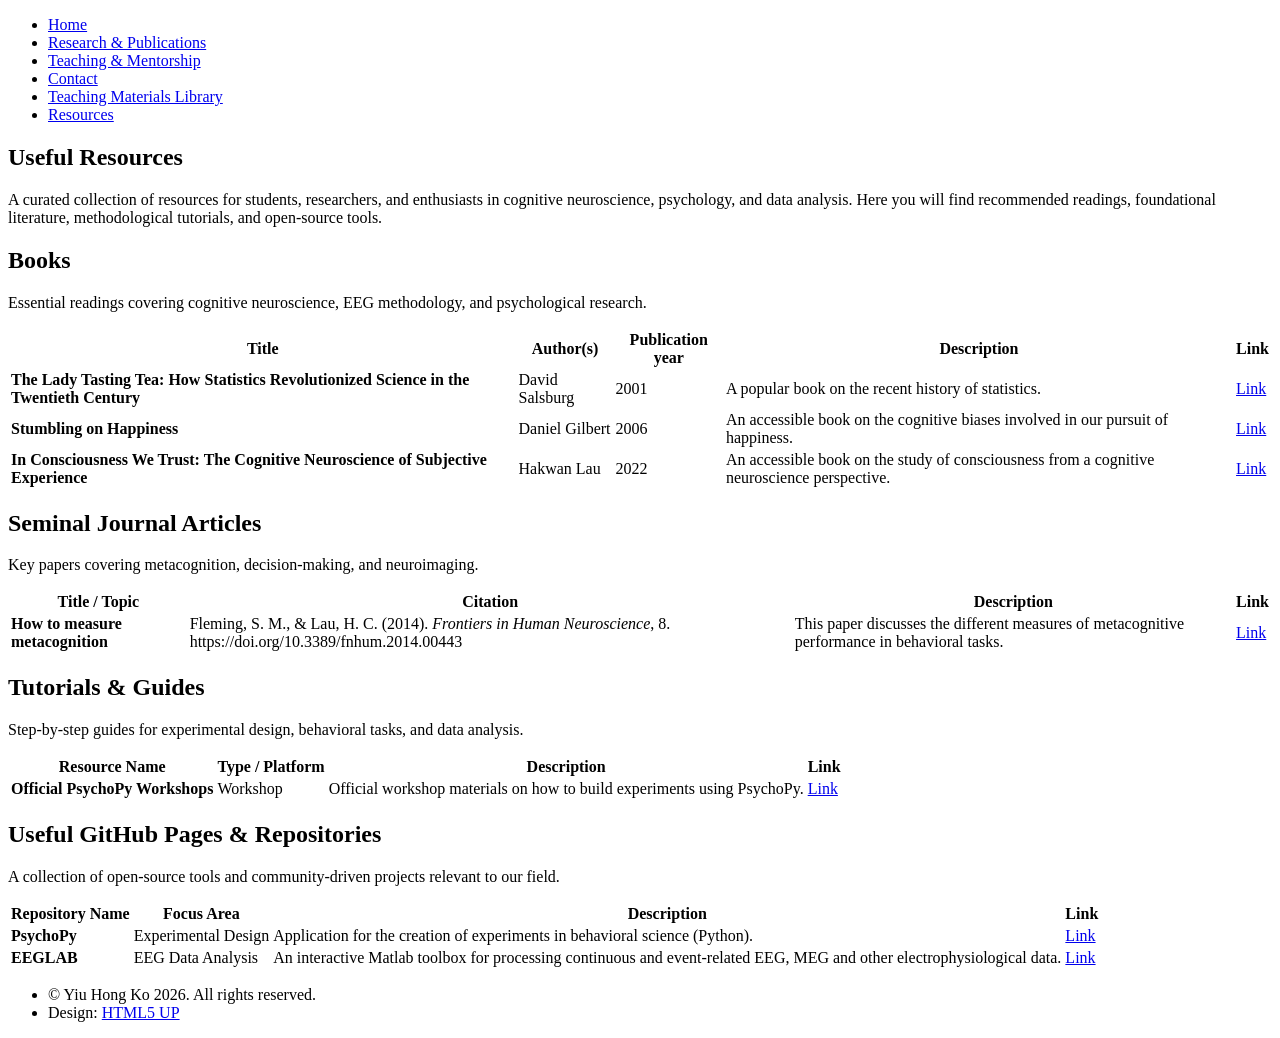
==== resources_page.html @ 52b81e35 "Remove unused template demos and add search metadata. Drop Hyperspace demo pages and unreferenced st" ====
<!DOCTYPE HTML>
<!--
	Hyperspace by HTML5 UP
	html5up.net | @ajlkn
	Free for personal and commercial use under the CCA 3.0 license (html5up.net/license)
-->
<html>
	<head>
		<title>Useful Resources | Yiu Hong Ko, Ph.D., RSW</title>
		<meta charset="utf-8" />
		<meta name="viewport" content="width=device-width, initial-scale=1" />
		<meta name="description" content="A curated collection of resources for students, researchers, and enthusiasts in cognitive neuroscience, psychology, and data analysis." />
		<link rel="canonical" href="https://yiuhong.github.io/resources_page.html" />
		<link rel="icon" href="favicon.svg" type="image/svg+xml" />
		<meta property="og:title" content="Useful Resources | Yiu Hong Ko, Ph.D., RSW" />
		<meta property="og:description" content="A curated collection of resources for students, researchers, and enthusiasts in cognitive neuroscience, psychology, and data analysis." />
		<meta property="og:type" content="website" />
		<meta property="og:url" content="https://yiuhong.github.io/resources_page.html" />
		<meta name="twitter:card" content="summary" />
		<meta name="twitter:title" content="Useful Resources | Yiu Hong Ko, Ph.D., RSW" />
		<meta name="twitter:description" content="A curated collection of resources for students, researchers, and enthusiasts in cognitive neuroscience, psychology, and data analysis." />
		<link rel="stylesheet" href="assets/css/main.css" />
		<noscript><link rel="stylesheet" href="assets/css/noscript.css" /></noscript>
	</head>
	<body class="is-preload">

		<!-- Sidebar -->
			<section id="sidebar">
			    <div class="inner">
			        <nav>
			            <ul>
			                <li><a href="index.html#intro">Home</a></li>
			                <li><a href="index.html#one">Research & Publications</a></li>
			                <li><a href="index.html#two">Teaching & Mentorship</a></li>
			                <li><a href="index.html#three">Contact</a></li>
							<li><a href="https://yiuhong.github.io/demo-library/" target="_self">Teaching Materials Library</a></li>
                            <li><a href="#intro" class="active">Resources</a></li>
			            </ul>
			        </nav>
			    </div>
			</section>

		<!-- Wrapper -->
			<div id="wrapper">

				<!-- Intro -->
					<section id="intro" class="wrapper style1 fade-up">
					    <div class="inner">
					        <h1>Useful Resources</h1>
					        <p>A curated collection of resources for students, researchers, and enthusiasts in cognitive neuroscience, psychology, and data analysis. Here you will find recommended readings, foundational literature, methodological tutorials, and open-source tools.</p>
					    </div>
					</section>

				<!-- Books Section -->
					<section id="books" class="wrapper style2 fade-up">
					    <div class="inner">
					        <h2>Books</h2>
					        <p>Essential readings covering cognitive neuroscience, EEG methodology, and psychological research.</p>
					        <div class="table-wrapper">
					            <table class="alt">
					                <thead>
					                    <tr>
					                        <th>Title</th>
					                        <th>Author(s)</th>
											<th>Publication year</th>
					                        <th>Description</th>
					                        <th>Link</th>
					                    </tr>
					                </thead>
					                <tbody>
					                    <tr>
					                        <td><strong>The Lady Tasting Tea: How Statistics Revolutionized Science in the Twentieth Century</strong></td>
					                        <td>David Salsburg</td>
											<td>2001</td>
					                        <td>A popular book on the recent history of statistics.</td>
					                        <td><a href="https://books.google.com.hk/books/about/The_Lady_Tasting_Tea.html?id=i6caLgqCyYEC&redir_esc=y" class="button small" target="_blank">Link</a></td>
					                    </tr>
										<tr>
					                        <td><strong>Stumbling on Happiness</strong></td>
					                        <td>Daniel Gilbert</td>
											<td>2006</td>
					                        <td>An accessible book on the cognitive biases involved in our pursuit of happiness.</td>
					                        <td><a href="https://books.google.com.hk/books/about/Stumbling_on_Happiness.html?id=38Ot0-wDKkMC&redir_esc=y" class="button small" target="_blank">Link</a></td>
					                    </tr>
										<tr>
					                        <td><strong>In Consciousness We Trust: The Cognitive Neuroscience of Subjective Experience</strong></td>
					                        <td>Hakwan Lau</td>
											<td>2022</td>
					                        <td>An accessible book on the study of consciousness from a cognitive neuroscience perspective.</td>
					                        <td><a href="https://www.google.com.hk/books/edition/In_Consciousness_We_Trust/Uhz8zgEACAAJ?hl=en" class="button small" target="_blank">Link</a></td>
					                    </tr>
					                </tbody>
					            </table>
					        </div>
					    </div>
					</section>

				<!-- Journal Articles Section -->
					<section id="articles" class="wrapper style3 fade-up">
					    <div class="inner">
					        <h2>Seminal Journal Articles</h2>
					        <p>Key papers covering metacognition, decision-making, and neuroimaging.</p>
					        <div class="table-wrapper">
					            <table class="alt">
					                <thead>
					                    <tr>
					                        <th>Title / Topic</th>
					                        <th>Citation</th>
					                        <th>Description</th>
					                        <th>Link</th>
					                    </tr>
					                </thead>
					                <tbody>
					                    <tr>
					                        <td><strong>How to measure metacognition</strong></td>
					                        <td>Fleming, S. M., & Lau, H. C. (2014). <em>Frontiers in Human Neuroscience</em>, 8. https://doi.org/10.3389/fnhum.2014.00443</td>
					                        <td>This paper discusses the different measures of metacognitive performance in behavioral tasks.</td>
					                        <td><a href="https://www.frontiersin.org/journals/human-neuroscience/articles/10.3389/fnhum.2014.00443/full" class="button small" target="_blank">Link</a></td>
					                    </tr>
					                </tbody>
					            </table>
					        </div>
					    </div>
					</section>

				<!-- Tutorials Section -->
					<section id="tutorials" class="wrapper style1 fade-up">
					    <div class="inner">
					        <h2>Tutorials & Guides</h2>
					        <p>Step-by-step guides for experimental design, behavioral tasks, and data analysis.</p>
					        <div class="table-wrapper">
					            <table class="alt">
					                <thead>
					                    <tr>
					                        <th>Resource Name</th>
					                        <th>Type / Platform</th>
					                        <th>Description</th>
					                        <th>Link</th>
					                    </tr>
					                </thead>
					                <tbody>
					                    <tr>
					                        <td><strong>Official PsychoPy Workshops</strong></td>
					                        <td>Workshop</td>
					                        <td>Official workshop materials on how to build experiments using PsychoPy.</td>
					                        <td><a href="https://workshops.psychopy.org/" class="button small" target="_blank">Link</a></td>
					                    </tr>
					                </tbody>
					            </table>
					        </div>
					    </div>
					</section>

				<!-- GitHub Section -->
					<section id="github" class="wrapper style2 fade-up">
					    <div class="inner">
					        <h2>Useful GitHub Pages & Repositories</h2>
					        <p>A collection of open-source tools and community-driven projects relevant to our field.</p>
					        <div class="table-wrapper">
					            <table class="alt">
					                <thead>
					                    <tr>
					                        <th>Repository Name</th>
					                        <th>Focus Area</th>
					                        <th>Description</th>
					                        <th>Link</th>
					                    </tr>
					                </thead>
					                <tbody>
					                    <tr>
					                        <td><strong>PsychoPy</strong></td>
					                        <td>Experimental Design</td>
					                        <td>Application for the creation of experiments in behavioral science (Python).</td>
					                        <td><a href="https://github.com/psychopy/psychopy" target="_blank" class="button small">Link</a></td>
					                    </tr>
					                    <tr>
					                        <td><strong>EEGLAB</strong></td>
					                        <td>EEG Data Analysis</td>
					                        <td>An interactive Matlab toolbox for processing continuous and event-related EEG, MEG and other electrophysiological data.</td>
					                        <td><a href="https://github.com/sccn/eeglab" target="_blank" class="button small">Link</a></td>
					                    </tr>
					                </tbody>
					            </table>
					        </div>
					    </div>
					</section>

			</div>

		<!-- Footer -->
			<footer id="footer" class="wrapper style1-alt">
				<div class="inner">
					<ul class="menu">
						<li>&copy; Yiu Hong Ko 2026. All rights reserved.</li><li>Design: <a href="http://html5up.net">HTML5 UP</a></li>
					</ul>
				</div>
			</footer>

		<!-- Scripts -->
			<script src="assets/js/jquery.min.js"></script>
			<script src="assets/js/jquery.scrollex.min.js"></script>
			<script src="assets/js/jquery.scrolly.min.js"></script>
			<script src="assets/js/browser.min.js"></script>
			<script src="assets/js/breakpoints.min.js"></script>
			<script src="assets/js/util.js"></script>
			<script src="assets/js/main.js"></script>

	</body>
</html>
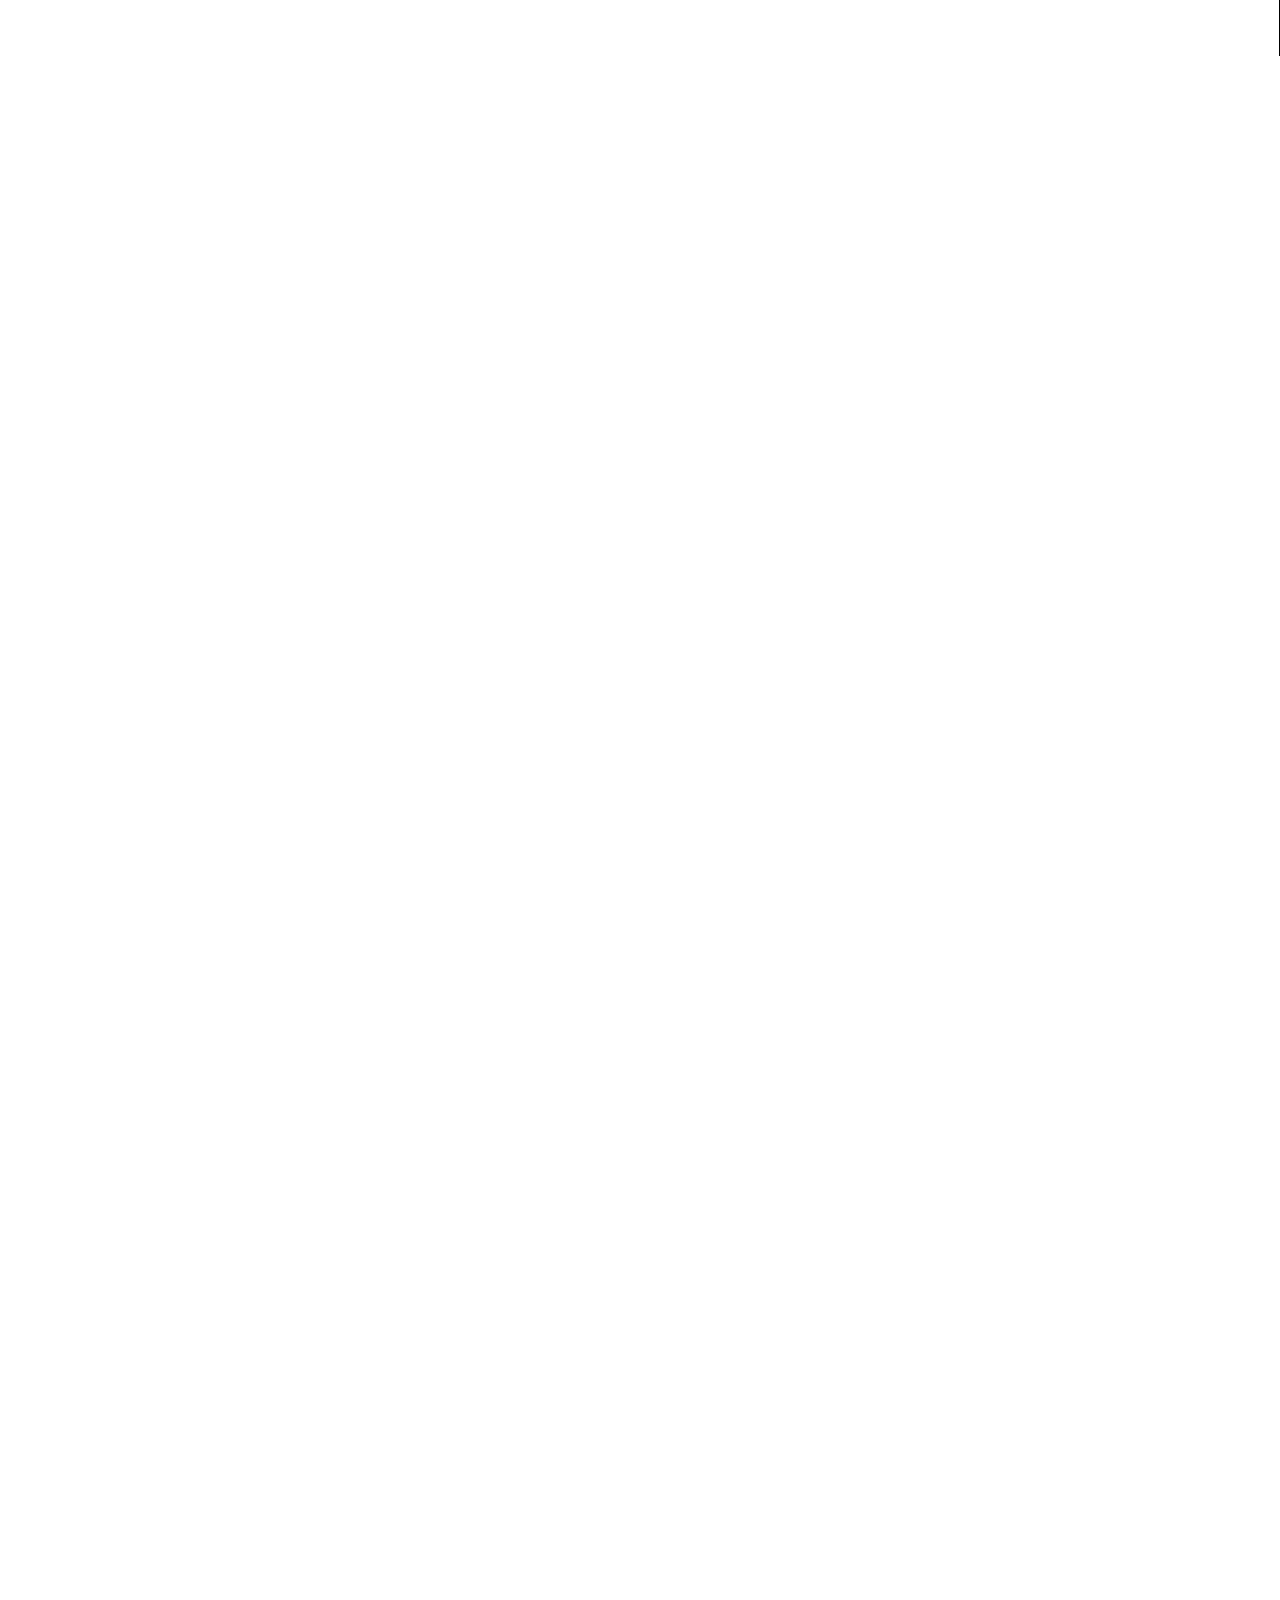
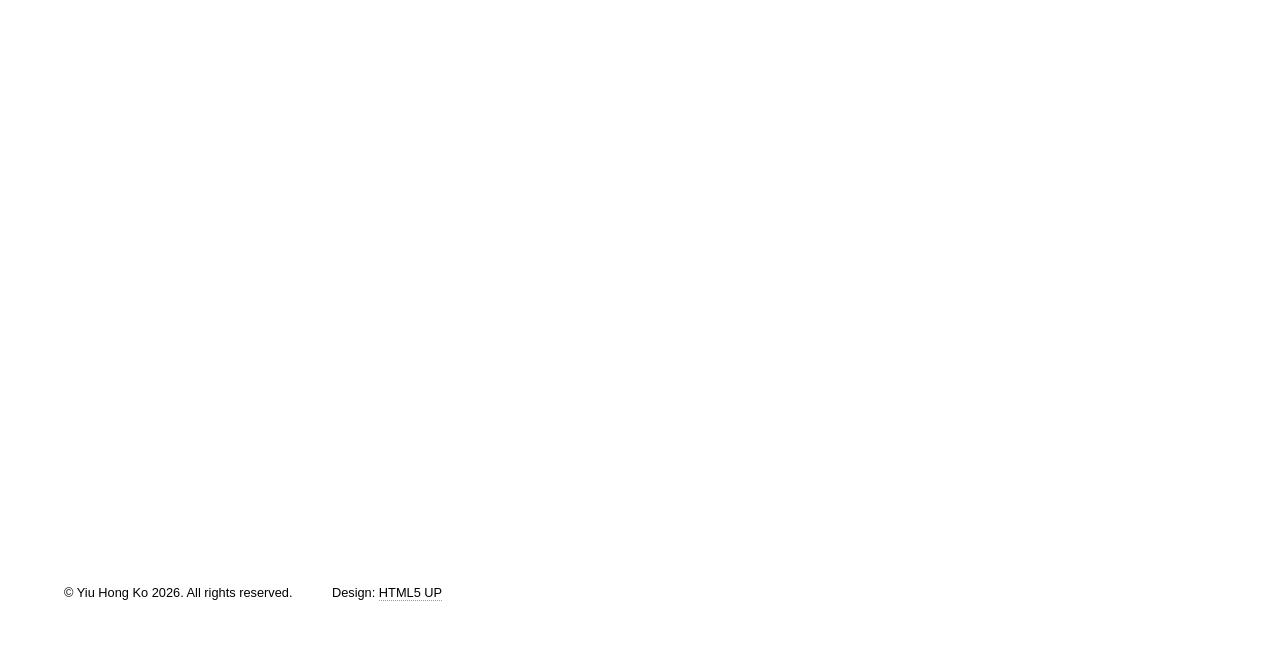
==== commit 5b6a505f: "Add an accessible mobile menu below 736px. The Hyperspace sidebar was hidden on phones with no repla" ====
--- a/resources_page.html
+++ b/resources_page.html
@@ -27,7 +27,11 @@
 		<!-- Sidebar -->
 			<section id="sidebar">
 			    <div class="inner">
-			        <nav>
+			        <button type="button" class="mobile-nav-toggle" aria-expanded="false" aria-controls="site-nav">
+			            <span class="mobile-nav-toggle-label">Menu</span>
+			            <span class="mobile-nav-toggle-icon" aria-hidden="true"><span></span><span></span><span></span></span>
+			        </button>
+			        <nav id="site-nav" aria-label="Primary">
 			            <ul>
 			                <li><a href="index.html#intro">Home</a></li>
 			                <li><a href="index.html#one">Research & Publications</a></li>
--- a/assets/css/noscript.css
+++ b/assets/css/noscript.css
@@ -0,0 +1,101 @@
+/*
+	Hyperspace by HTML5 UP
+	html5up.net | @ajlkn
+	Free for personal and commercial use under the CCA 3.0 license (html5up.net/license)
+*/
+
+/* Spotlights */
+
+	.spotlights > section > .image:before {
+		opacity: 0 !important;
+	}
+
+	.spotlights > section > .content > .inner {
+		-moz-transform: none !important;
+		-webkit-transform: none !important;
+		-ms-transform: none !important;
+		transform: none !important;
+		opacity: 1 !important;
+	}
+
+/* Wrapper */
+
+	.wrapper > .inner {
+		opacity: 1 !important;
+		-moz-transform: none !important;
+		-webkit-transform: none !important;
+		-ms-transform: none !important;
+		transform: none !important;
+	}
+
+/* Sidebar */
+
+	#sidebar > .inner {
+		opacity: 1 !important;
+	}
+
+	#sidebar nav > ul > li {
+		-moz-transform: none !important;
+		-webkit-transform: none !important;
+		-ms-transform: none !important;
+		transform: none !important;
+		opacity: 1 !important;
+	}
+
+/* Mobile navigation without JavaScript: show the links in normal flow. */
+
+	@media screen and (max-width: 736px) {
+
+		#sidebar {
+			display: block !important;
+			position: relative !important;
+			height: auto !important;
+			overflow: visible !important;
+			width: 100% !important;
+			padding: 0 !important;
+			text-align: left !important;
+			border-right: 0 !important;
+			border-bottom: 1px solid #000000 !important;
+		}
+
+			#sidebar > .inner {
+				display: block !important;
+				height: auto !important;
+				min-height: 0 !important;
+			}
+
+			#sidebar .mobile-nav-toggle {
+				display: none !important;
+			}
+
+			#sidebar nav {
+				display: block !important;
+				position: static !important;
+				max-height: none !important;
+				overflow: visible !important;
+			}
+
+				#sidebar nav ul {
+					display: block !important;
+					height: auto !important;
+				}
+
+					#sidebar nav ul li {
+						display: block !important;
+						height: auto !important;
+						margin: 0 !important;
+						border-top: 1px solid #000000;
+					}
+
+					#sidebar nav a {
+						height: auto !important;
+						line-height: 1.4 !important;
+						padding: 0.85em 1.25em !important;
+						text-align: left;
+					}
+
+		#sidebar + #wrapper {
+			padding-top: 0 !important;
+		}
+
+	}
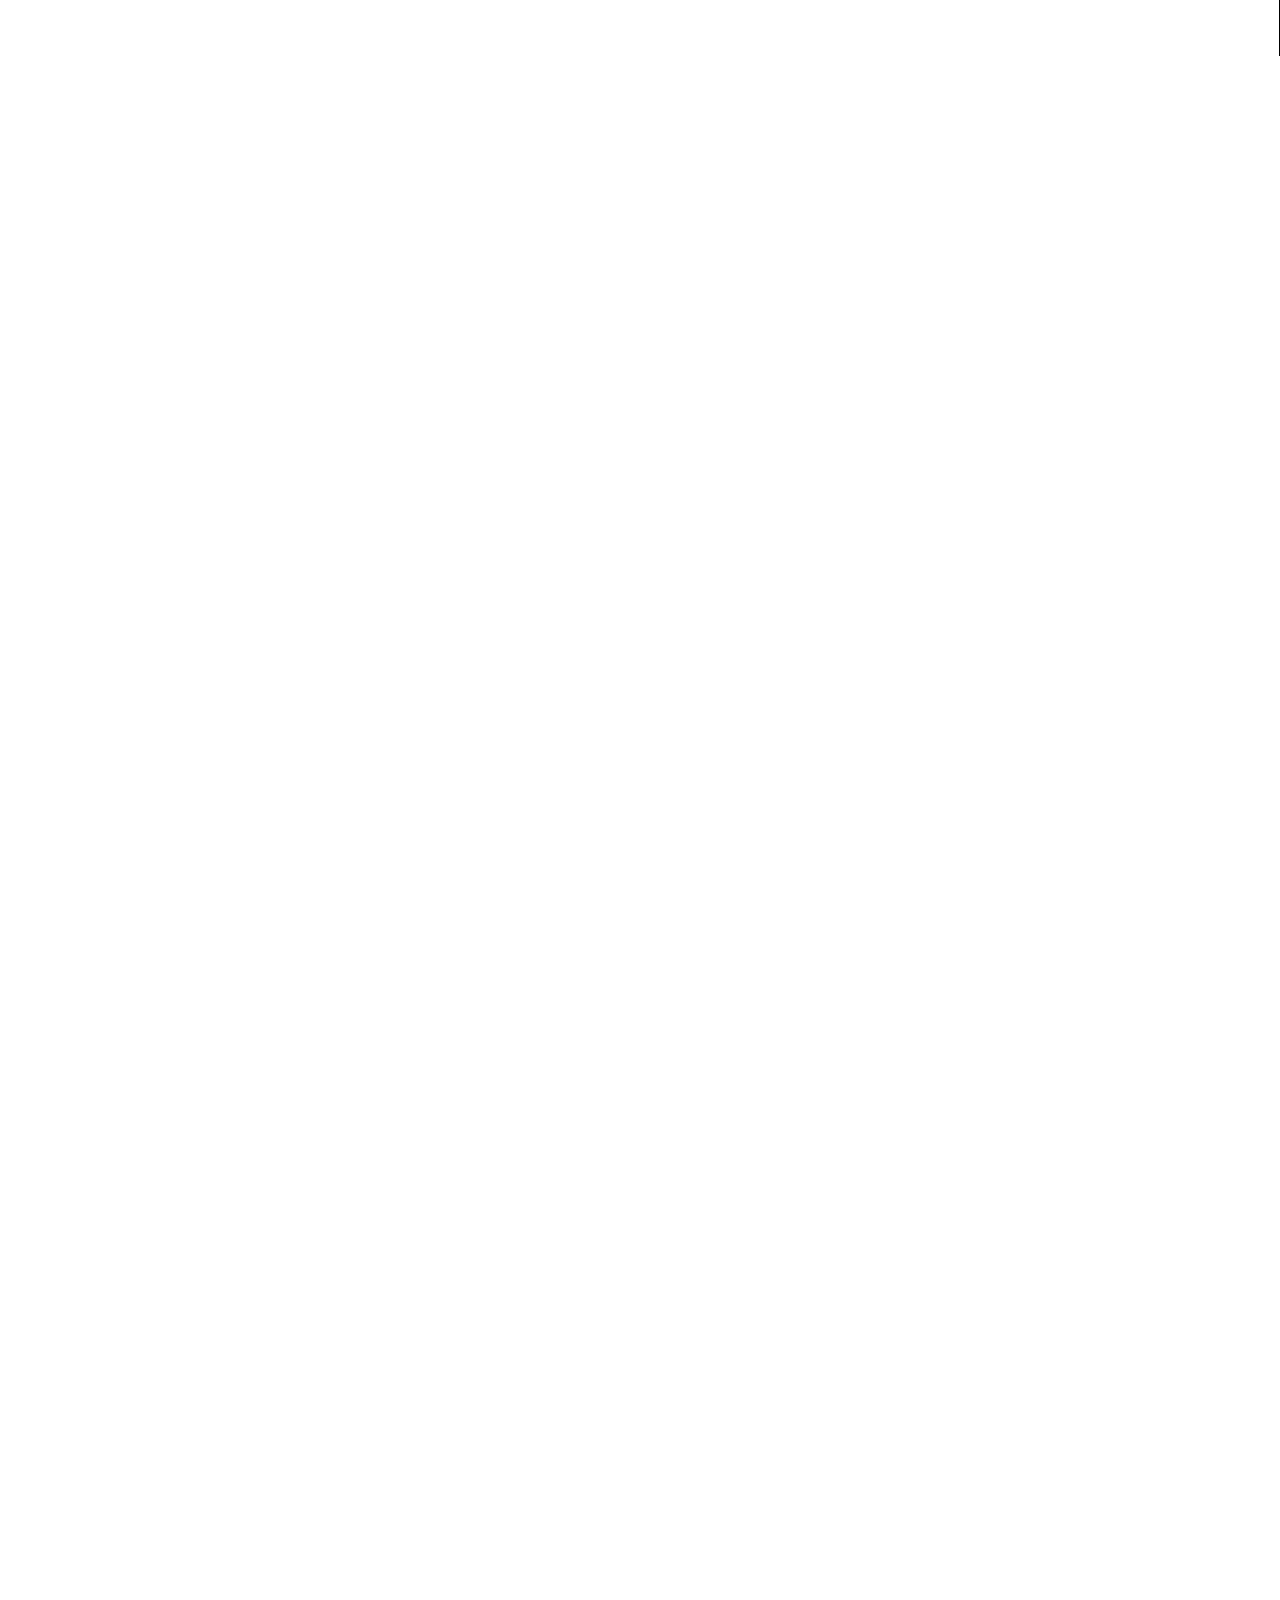
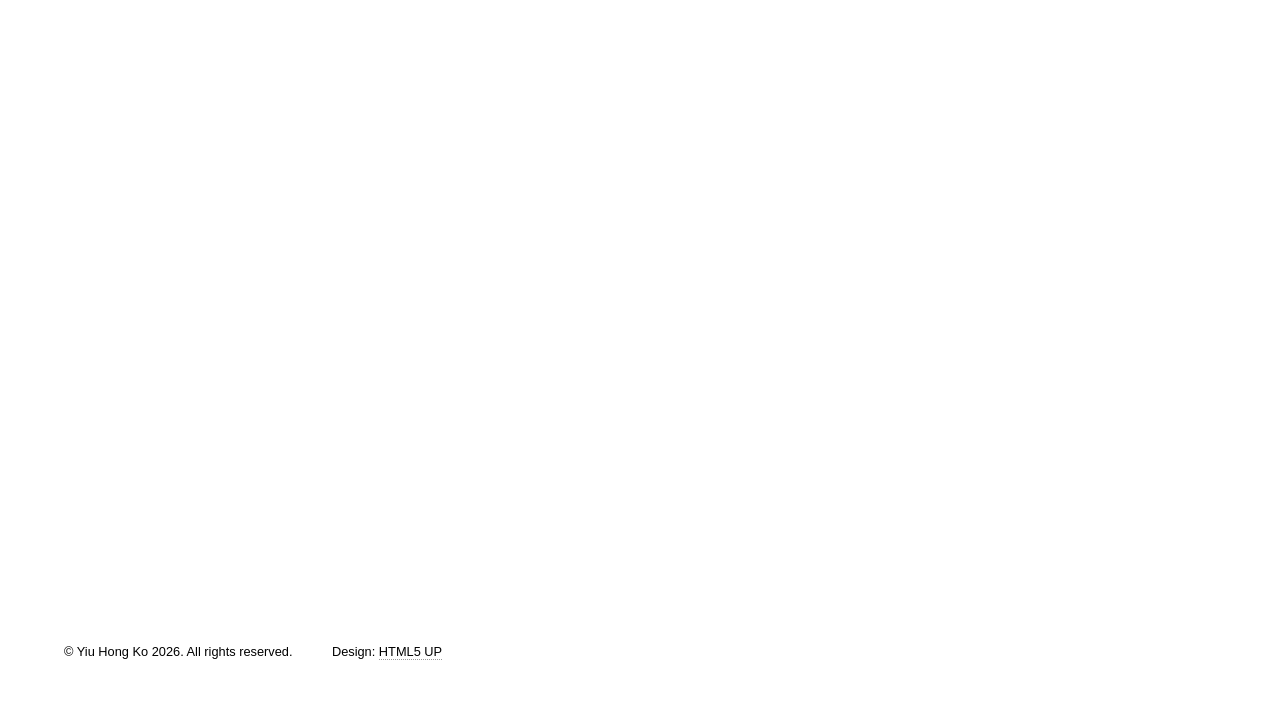
==== commit d600d0e0: "Add Learn Git Branching to Tutorials & Guides Co-authored-by: Yiu Hong Ko <yiuhong@users.noreply.git" ====
--- a/resources_page.html
+++ b/resources_page.html
@@ -149,6 +149,12 @@
 					                        <td>Official workshop materials on how to build experiments using PsychoPy.</td>
 					                        <td><a href="https://workshops.psychopy.org/" class="button small" target="_blank">Link</a></td>
 					                    </tr>
+					                    <tr>
+					                        <td><strong>Learn Git Branching</strong></td>
+					                        <td>Interactive tutorial</td>
+					                        <td>Free interactive visual tutorial for git (commits, branches, merge, rebase).</td>
+					                        <td><a href="https://learngitbranching.js.org/" class="button small" target="_blank">Link</a></td>
+					                    </tr>
 					                </tbody>
 					            </table>
 					        </div>
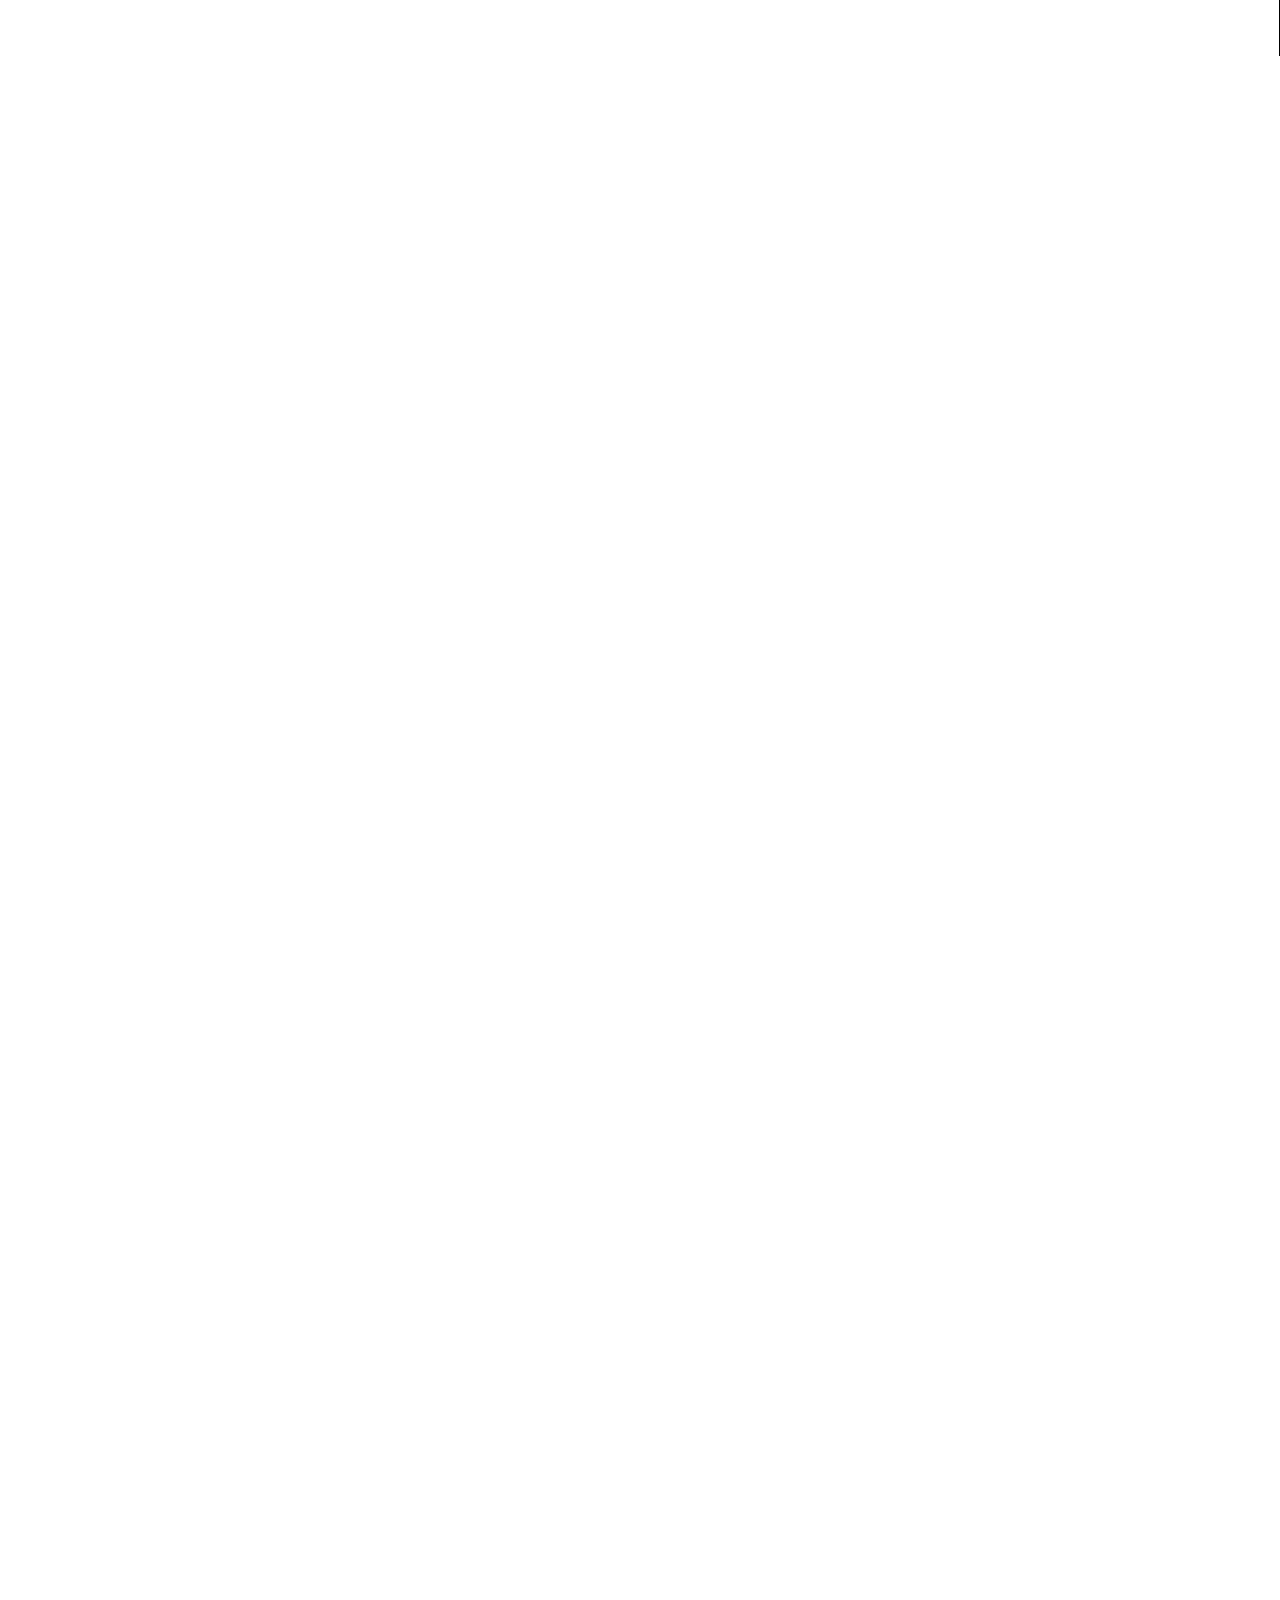
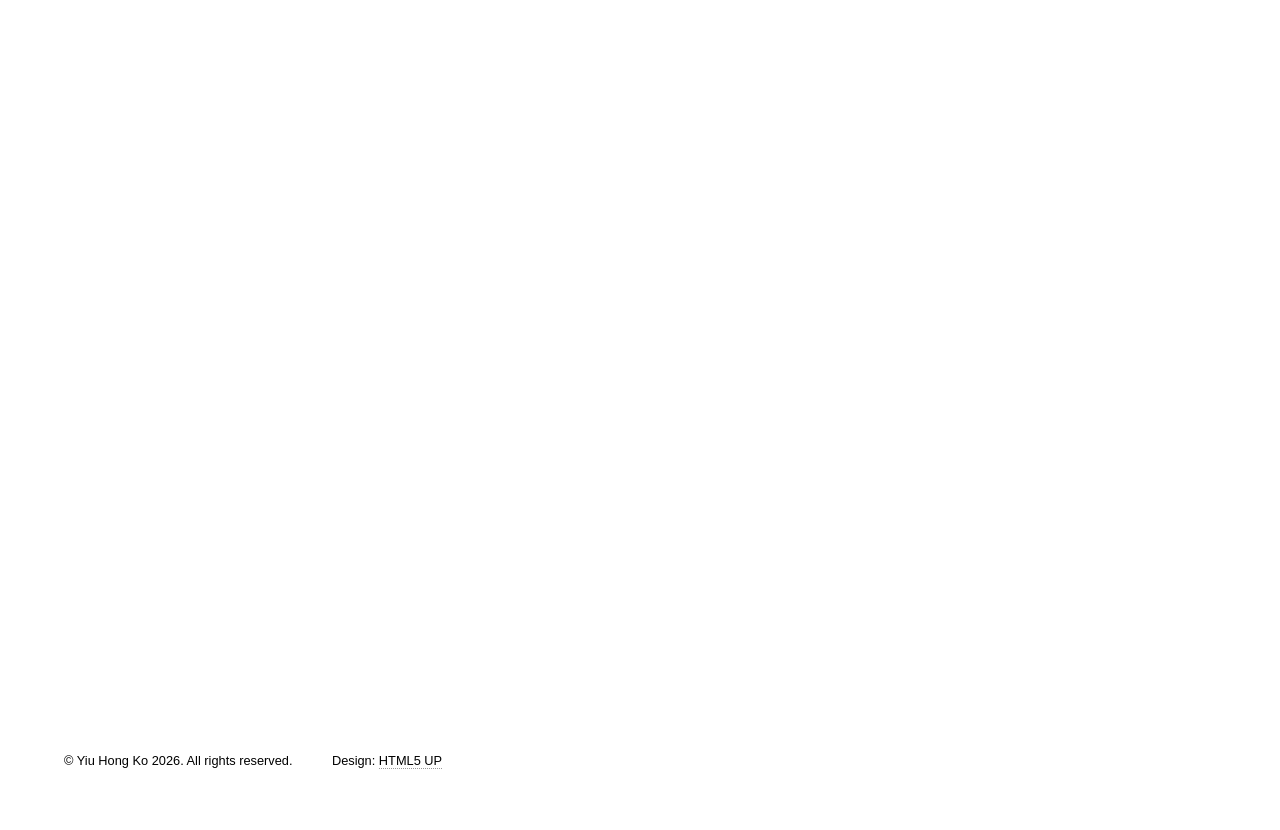
==== commit d233601f: "Add Errors, Blunders, and Lies to the Resources books table Place David Salsburg's 2017 follow-up im" ====
--- a/resources_page.html
+++ b/resources_page.html
@@ -36,8 +36,9 @@
 			                <li><a href="index.html#intro">Home</a></li>
 			                <li><a href="index.html#one">Research & Publications</a></li>
 			                <li><a href="index.html#two">Teaching & Mentorship</a></li>
+			                <li><a href="index.html#projects">My projects</a></li>
 			                <li><a href="index.html#three">Contact</a></li>
-							<li><a href="https://yiuhong.github.io/demo-library/" target="_self">Teaching Materials Library</a></li>
+							<li><a href="https://yiuhong.github.io/demo-library/" target="_self">Project Viz</a></li>
                             <li><a href="#intro" class="active">Resources</a></li>
 			            </ul>
 			        </nav>
@@ -78,6 +79,13 @@
 											<td>2001</td>
 					                        <td>A popular book on the recent history of statistics.</td>
 					                        <td><a href="https://books.google.com.hk/books/about/The_Lady_Tasting_Tea.html?id=i6caLgqCyYEC&redir_esc=y" class="button small" target="_blank">Link</a></td>
+					                    </tr>
+					                    <tr>
+					                        <td><strong>Errors, Blunders, and Lies — How to Tell the Difference</strong></td>
+					                        <td>David Salsburg</td>
+											<td>2017</td>
+					                        <td>A follow-up to The Lady Tasting Tea on how statistical methods help spot errors, blunders, and falsified data.</td>
+					                        <td><a href="https://books.google.com.hk/books/about/Errors_Blunders_and_Lies.html?id=oka6DAEACAAJ&redir_esc=y" class="button small" target="_blank">Link</a></td>
 					                    </tr>
 										<tr>
 					                        <td><strong>Stumbling on Happiness</strong></td>
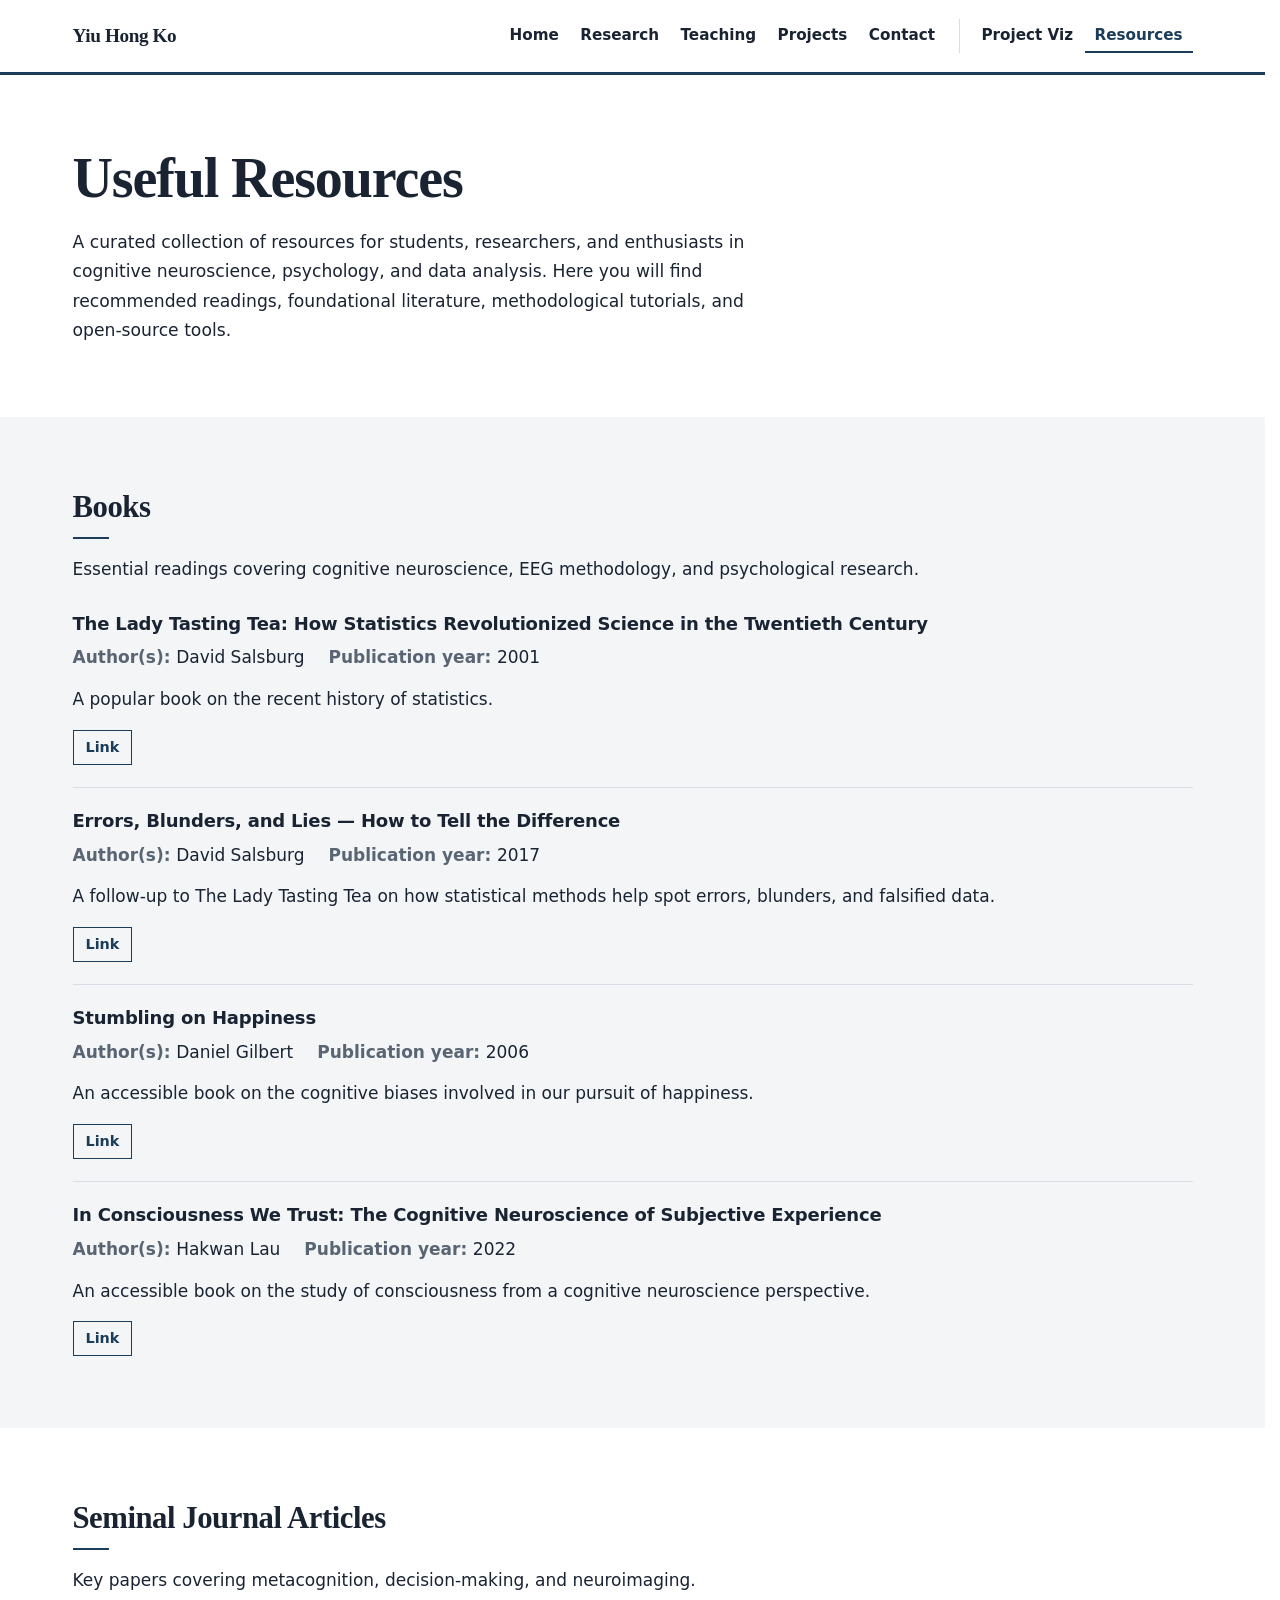
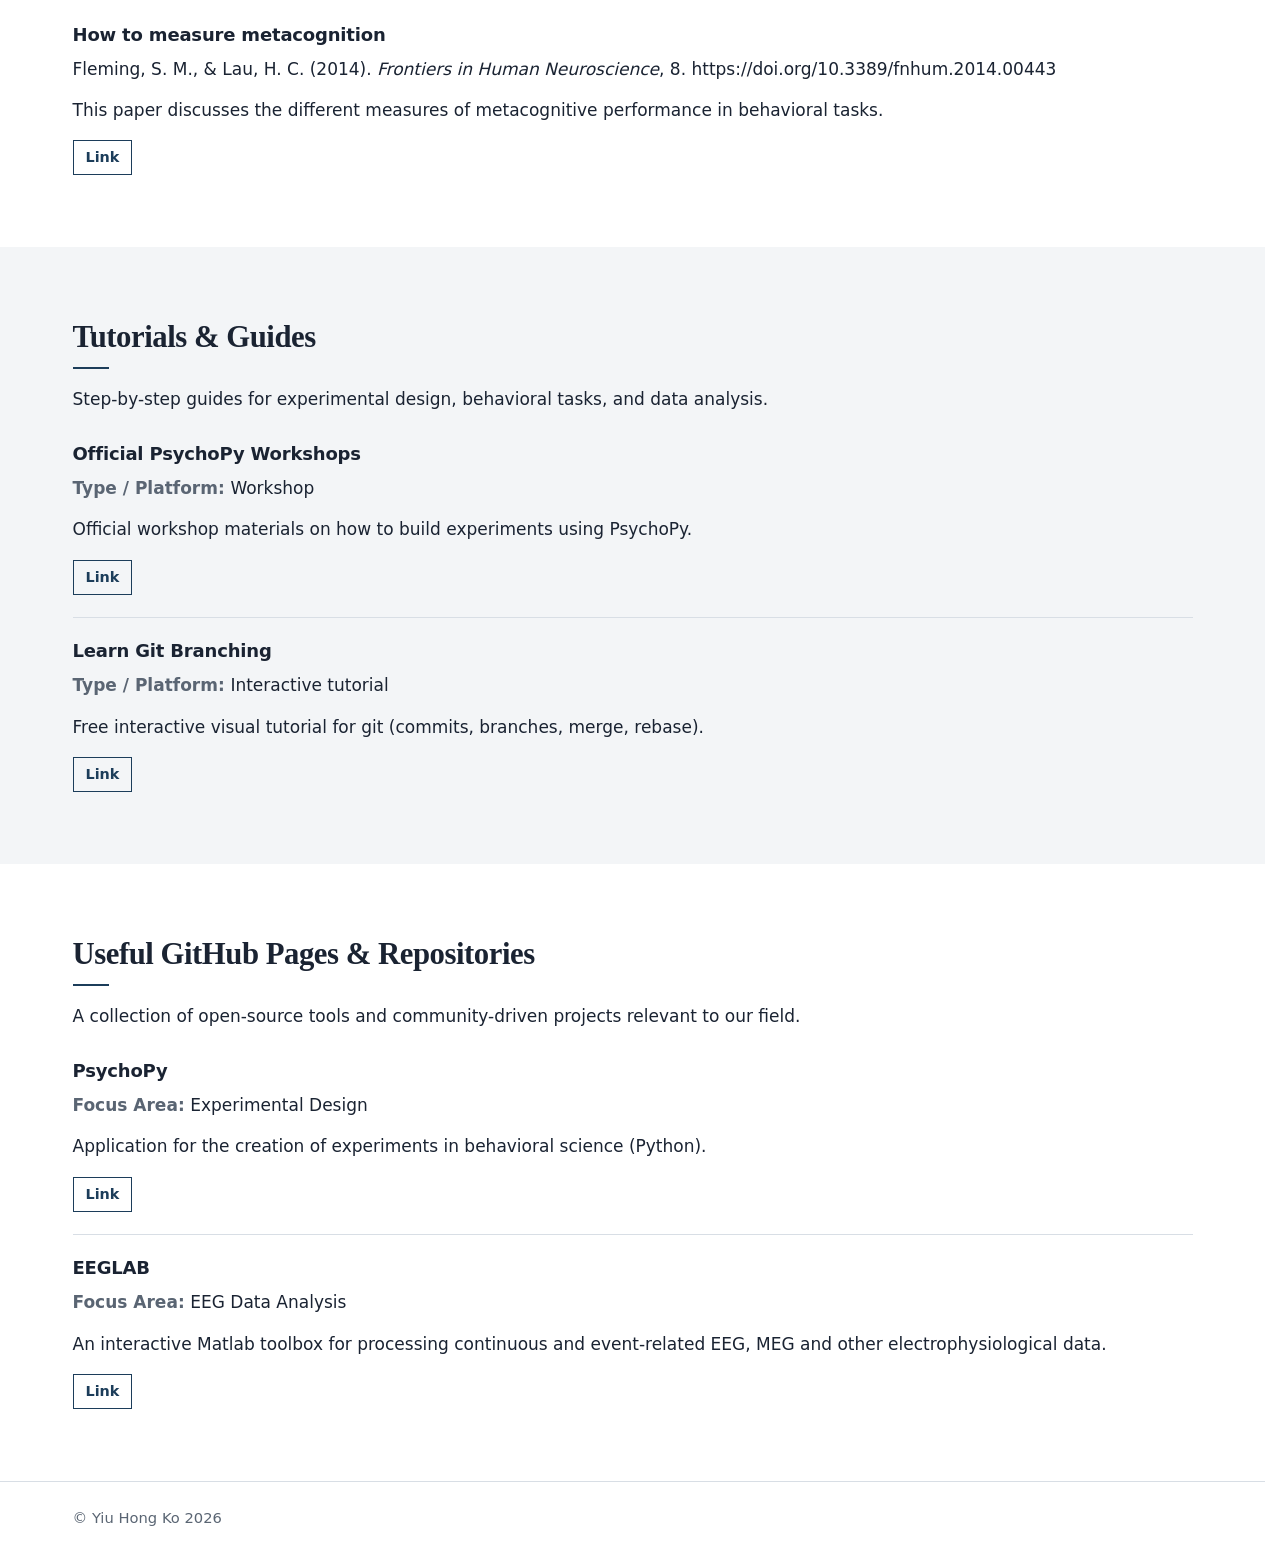
==== commit cae9ecbc: "Restyle Resources to the academic homepage layout Move the Resources page onto the shared academic c" ====
--- a/resources_page.html
+++ b/resources_page.html
@@ -1,227 +1,24 @@
-<!DOCTYPE HTML>
-<!--
-	Hyperspace by HTML5 UP
-	html5up.net | @ajlkn
-	Free for personal and commercial use under the CCA 3.0 license (html5up.net/license)
--->
-<html>
+<!DOCTYPE html>
+<html lang="en">
 	<head>
-		<title>Useful Resources | Yiu Hong Ko, Ph.D., RSW</title>
 		<meta charset="utf-8" />
 		<meta name="viewport" content="width=device-width, initial-scale=1" />
-		<meta name="description" content="A curated collection of resources for students, researchers, and enthusiasts in cognitive neuroscience, psychology, and data analysis." />
-		<link rel="canonical" href="https://yiuhong.github.io/resources_page.html" />
+		<title>Useful Resources | Yiu Hong Ko, Ph.D., RSW</title>
+		<meta name="robots" content="noindex" />
+		<link rel="canonical" href="https://yiuhong.github.io/resources.html" />
+		<meta http-equiv="refresh" content="0; url=resources.html" />
 		<link rel="icon" href="favicon.svg" type="image/svg+xml" />
-		<meta property="og:title" content="Useful Resources | Yiu Hong Ko, Ph.D., RSW" />
-		<meta property="og:description" content="A curated collection of resources for students, researchers, and enthusiasts in cognitive neuroscience, psychology, and data analysis." />
-		<meta property="og:type" content="website" />
-		<meta property="og:url" content="https://yiuhong.github.io/resources_page.html" />
-		<meta name="twitter:card" content="summary" />
-		<meta name="twitter:title" content="Useful Resources | Yiu Hong Ko, Ph.D., RSW" />
-		<meta name="twitter:description" content="A curated collection of resources for students, researchers, and enthusiasts in cognitive neuroscience, psychology, and data analysis." />
-		<link rel="stylesheet" href="assets/css/main.css" />
-		<noscript><link rel="stylesheet" href="assets/css/noscript.css" /></noscript>
+		<link rel="stylesheet" href="assets/css/academic.css" />
+		<script>
+			location.replace("resources.html" + location.search + location.hash);
+		</script>
 	</head>
-	<body class="is-preload">
-
-		<!-- Sidebar -->
-			<section id="sidebar">
-			    <div class="inner">
-			        <button type="button" class="mobile-nav-toggle" aria-expanded="false" aria-controls="site-nav">
-			            <span class="mobile-nav-toggle-label">Menu</span>
-			            <span class="mobile-nav-toggle-icon" aria-hidden="true"><span></span><span></span><span></span></span>
-			        </button>
-			        <nav id="site-nav" aria-label="Primary">
-			            <ul>
-			                <li><a href="index.html#intro">Home</a></li>
-			                <li><a href="index.html#one">Research & Publications</a></li>
-			                <li><a href="index.html#two">Teaching & Mentorship</a></li>
-			                <li><a href="index.html#projects">My projects</a></li>
-			                <li><a href="index.html#three">Contact</a></li>
-							<li><a href="https://yiuhong.github.io/demo-library/" target="_self">Project Viz</a></li>
-                            <li><a href="#intro" class="active">Resources</a></li>
-			            </ul>
-			        </nav>
-			    </div>
-			</section>
-
-		<!-- Wrapper -->
-			<div id="wrapper">
-
-				<!-- Intro -->
-					<section id="intro" class="wrapper style1 fade-up">
-					    <div class="inner">
-					        <h1>Useful Resources</h1>
-					        <p>A curated collection of resources for students, researchers, and enthusiasts in cognitive neuroscience, psychology, and data analysis. Here you will find recommended readings, foundational literature, methodological tutorials, and open-source tools.</p>
-					    </div>
-					</section>
-
-				<!-- Books Section -->
-					<section id="books" class="wrapper style2 fade-up">
-					    <div class="inner">
-					        <h2>Books</h2>
-					        <p>Essential readings covering cognitive neuroscience, EEG methodology, and psychological research.</p>
-					        <div class="table-wrapper">
-					            <table class="alt">
-					                <thead>
-					                    <tr>
-					                        <th>Title</th>
-					                        <th>Author(s)</th>
-											<th>Publication year</th>
-					                        <th>Description</th>
-					                        <th>Link</th>
-					                    </tr>
-					                </thead>
-					                <tbody>
-					                    <tr>
-					                        <td><strong>The Lady Tasting Tea: How Statistics Revolutionized Science in the Twentieth Century</strong></td>
-					                        <td>David Salsburg</td>
-											<td>2001</td>
-					                        <td>A popular book on the recent history of statistics.</td>
-					                        <td><a href="https://books.google.com.hk/books/about/The_Lady_Tasting_Tea.html?id=i6caLgqCyYEC&redir_esc=y" class="button small" target="_blank">Link</a></td>
-					                    </tr>
-					                    <tr>
-					                        <td><strong>Errors, Blunders, and Lies — How to Tell the Difference</strong></td>
-					                        <td>David Salsburg</td>
-											<td>2017</td>
-					                        <td>A follow-up to The Lady Tasting Tea on how statistical methods help spot errors, blunders, and falsified data.</td>
-					                        <td><a href="https://books.google.com.hk/books/about/Errors_Blunders_and_Lies.html?id=oka6DAEACAAJ&redir_esc=y" class="button small" target="_blank">Link</a></td>
-					                    </tr>
-										<tr>
-					                        <td><strong>Stumbling on Happiness</strong></td>
-					                        <td>Daniel Gilbert</td>
-											<td>2006</td>
-					                        <td>An accessible book on the cognitive biases involved in our pursuit of happiness.</td>
-					                        <td><a href="https://books.google.com.hk/books/about/Stumbling_on_Happiness.html?id=38Ot0-wDKkMC&redir_esc=y" class="button small" target="_blank">Link</a></td>
-					                    </tr>
-										<tr>
-					                        <td><strong>In Consciousness We Trust: The Cognitive Neuroscience of Subjective Experience</strong></td>
-					                        <td>Hakwan Lau</td>
-											<td>2022</td>
-					                        <td>An accessible book on the study of consciousness from a cognitive neuroscience perspective.</td>
-					                        <td><a href="https://www.google.com.hk/books/edition/In_Consciousness_We_Trust/Uhz8zgEACAAJ?hl=en" class="button small" target="_blank">Link</a></td>
-					                    </tr>
-					                </tbody>
-					            </table>
-					        </div>
-					    </div>
-					</section>
-
-				<!-- Journal Articles Section -->
-					<section id="articles" class="wrapper style3 fade-up">
-					    <div class="inner">
-					        <h2>Seminal Journal Articles</h2>
-					        <p>Key papers covering metacognition, decision-making, and neuroimaging.</p>
-					        <div class="table-wrapper">
-					            <table class="alt">
-					                <thead>
-					                    <tr>
-					                        <th>Title / Topic</th>
-					                        <th>Citation</th>
-					                        <th>Description</th>
-					                        <th>Link</th>
-					                    </tr>
-					                </thead>
-					                <tbody>
-					                    <tr>
-					                        <td><strong>How to measure metacognition</strong></td>
-					                        <td>Fleming, S. M., & Lau, H. C. (2014). <em>Frontiers in Human Neuroscience</em>, 8. https://doi.org/10.3389/fnhum.2014.00443</td>
-					                        <td>This paper discusses the different measures of metacognitive performance in behavioral tasks.</td>
-					                        <td><a href="https://www.frontiersin.org/journals/human-neuroscience/articles/10.3389/fnhum.2014.00443/full" class="button small" target="_blank">Link</a></td>
-					                    </tr>
-					                </tbody>
-					            </table>
-					        </div>
-					    </div>
-					</section>
-
-				<!-- Tutorials Section -->
-					<section id="tutorials" class="wrapper style1 fade-up">
-					    <div class="inner">
-					        <h2>Tutorials & Guides</h2>
-					        <p>Step-by-step guides for experimental design, behavioral tasks, and data analysis.</p>
-					        <div class="table-wrapper">
-					            <table class="alt">
-					                <thead>
-					                    <tr>
-					                        <th>Resource Name</th>
-					                        <th>Type / Platform</th>
-					                        <th>Description</th>
-					                        <th>Link</th>
-					                    </tr>
-					                </thead>
-					                <tbody>
-					                    <tr>
-					                        <td><strong>Official PsychoPy Workshops</strong></td>
-					                        <td>Workshop</td>
-					                        <td>Official workshop materials on how to build experiments using PsychoPy.</td>
-					                        <td><a href="https://workshops.psychopy.org/" class="button small" target="_blank">Link</a></td>
-					                    </tr>
-					                    <tr>
-					                        <td><strong>Learn Git Branching</strong></td>
-					                        <td>Interactive tutorial</td>
-					                        <td>Free interactive visual tutorial for git (commits, branches, merge, rebase).</td>
-					                        <td><a href="https://learngitbranching.js.org/" class="button small" target="_blank">Link</a></td>
-					                    </tr>
-					                </tbody>
-					            </table>
-					        </div>
-					    </div>
-					</section>
-
-				<!-- GitHub Section -->
-					<section id="github" class="wrapper style2 fade-up">
-					    <div class="inner">
-					        <h2>Useful GitHub Pages & Repositories</h2>
-					        <p>A collection of open-source tools and community-driven projects relevant to our field.</p>
-					        <div class="table-wrapper">
-					            <table class="alt">
-					                <thead>
-					                    <tr>
-					                        <th>Repository Name</th>
-					                        <th>Focus Area</th>
-					                        <th>Description</th>
-					                        <th>Link</th>
-					                    </tr>
-					                </thead>
-					                <tbody>
-					                    <tr>
-					                        <td><strong>PsychoPy</strong></td>
-					                        <td>Experimental Design</td>
-					                        <td>Application for the creation of experiments in behavioral science (Python).</td>
-					                        <td><a href="https://github.com/psychopy/psychopy" target="_blank" class="button small">Link</a></td>
-					                    </tr>
-					                    <tr>
-					                        <td><strong>EEGLAB</strong></td>
-					                        <td>EEG Data Analysis</td>
-					                        <td>An interactive Matlab toolbox for processing continuous and event-related EEG, MEG and other electrophysiological data.</td>
-					                        <td><a href="https://github.com/sccn/eeglab" target="_blank" class="button small">Link</a></td>
-					                    </tr>
-					                </tbody>
-					            </table>
-					        </div>
-					    </div>
-					</section>
-
+	<body>
+		<main class="section section-intro">
+			<div class="wrap">
+				<h1>Useful Resources</h1>
+				<p>This page has moved to <a href="resources.html">Resources</a>.</p>
 			</div>
-
-		<!-- Footer -->
-			<footer id="footer" class="wrapper style1-alt">
-				<div class="inner">
-					<ul class="menu">
-						<li>&copy; Yiu Hong Ko 2026. All rights reserved.</li><li>Design: <a href="http://html5up.net">HTML5 UP</a></li>
-					</ul>
-				</div>
-			</footer>
-
-		<!-- Scripts -->
-			<script src="assets/js/jquery.min.js"></script>
-			<script src="assets/js/jquery.scrollex.min.js"></script>
-			<script src="assets/js/jquery.scrolly.min.js"></script>
-			<script src="assets/js/browser.min.js"></script>
-			<script src="assets/js/breakpoints.min.js"></script>
-			<script src="assets/js/util.js"></script>
-			<script src="assets/js/main.js"></script>
-
+		</main>
 	</body>
 </html>
--- a/assets/css/academic.css
+++ b/assets/css/academic.css
@@ -0,0 +1,701 @@
+/* Academic site layout.
+   White field, dark text, one ink-blue accent.
+   Solid surfaces only: no grid, no paper texture, no ruled lines. */
+
+:root {
+	--bg: #ffffff;
+	--bg-alt: #f3f5f7;
+	--ink: #1a2332;
+	--ink-soft: #3e4a5a;
+	--muted: #5a6573;
+	--line: #d8dee5;
+	--accent: #1c3d5a;
+	--accent-hover: #142c42;
+	--header-offset: 4.5rem;
+	--gutter: 1.25rem;
+	--serif: "Iowan Old Style", "Palatino Linotype", Palatino, "Book Antiqua", Georgia, "Times New Roman", serif;
+	--sans: system-ui, -apple-system, BlinkMacSystemFont, "Segoe UI", Roboto, "Helvetica Neue", Arial, sans-serif;
+	--measure: 42rem;
+	color-scheme: light;
+}
+
+*,
+*::before,
+*::after {
+	box-sizing: border-box;
+}
+
+html {
+	scroll-behavior: smooth;
+	scrollbar-gutter: stable;
+}
+
+body {
+	margin: 0;
+	background: var(--bg);
+	color: var(--ink);
+	font-family: var(--sans);
+	font-size: 1.0625rem;
+	line-height: 1.7;
+	text-rendering: optimizeLegibility;
+}
+
+img {
+	max-width: 100%;
+	height: auto;
+	border: 0;
+}
+
+h1,
+h2,
+h3,
+p {
+	overflow-wrap: break-word;
+}
+
+h1,
+h2 {
+	font-family: var(--serif);
+	font-weight: 600;
+	line-height: 1.2;
+	text-wrap: balance;
+}
+
+h1 {
+	margin: 0 0 1.15rem;
+	font-size: clamp(2.35rem, 5vw, 3.5rem);
+	font-weight: 600;
+	letter-spacing: -0.02em;
+	line-height: 1.12;
+}
+
+h2 {
+	margin: 0 0 1rem;
+	font-size: clamp(1.6rem, 2.4vw, 2.05rem);
+	letter-spacing: -0.015em;
+}
+
+h2::after {
+	content: "";
+	display: block;
+	width: 2.25rem;
+	height: 2px;
+	margin-top: 0.7rem;
+	background: var(--accent);
+}
+
+h3 {
+	margin: 0 0 0.65rem;
+	font-family: var(--sans);
+	font-size: 1.125rem;
+	font-weight: 600;
+	line-height: 1.35;
+	letter-spacing: -0.01em;
+}
+
+p {
+	margin: 0 0 1rem;
+	text-wrap: pretty;
+}
+
+p:last-child {
+	margin-bottom: 0;
+}
+
+a {
+	color: var(--accent);
+}
+
+a:hover {
+	color: var(--accent-hover);
+}
+
+strong {
+	font-weight: 700;
+}
+
+ul,
+ol {
+	margin: 0.35rem 0 0;
+	padding-left: 1.2rem;
+}
+
+.course-list li + li {
+	margin-top: 0.35rem;
+}
+
+.visually-hidden {
+	position: absolute;
+	width: 1px;
+	height: 1px;
+	padding: 0;
+	margin: -1px;
+	overflow: hidden;
+	clip: rect(0, 0, 0, 0);
+	white-space: nowrap;
+	border: 0;
+}
+
+.skip-link {
+	position: absolute;
+	left: 1rem;
+	top: 0;
+	z-index: 80;
+	transform: translateY(-150%);
+	padding: 0.6rem 0.9rem;
+	background: var(--accent);
+	color: #ffffff;
+	font-weight: 600;
+	text-decoration: none;
+}
+
+.skip-link:focus {
+	transform: none;
+}
+
+:focus:not(:focus-visible) {
+	outline: none;
+}
+
+:focus-visible {
+	outline: 2px solid var(--accent);
+	outline-offset: 3px;
+}
+
+.wrap {
+	width: min(70rem, calc(100% - (2 * var(--gutter))));
+	margin-inline: auto;
+}
+
+.site-header {
+	position: sticky;
+	top: 0;
+	z-index: 40;
+	background: #ffffff;
+	border-bottom: 3px solid var(--accent);
+}
+
+.site-header-inner {
+	display: flex;
+	align-items: center;
+	justify-content: space-between;
+	gap: 1rem 1.5rem;
+	min-height: var(--header-offset);
+}
+
+.brand {
+	flex: 0 0 auto;
+	color: var(--ink);
+	font-family: var(--serif);
+	font-size: 1.2rem;
+	font-weight: 600;
+	letter-spacing: -0.02em;
+	line-height: 1.2;
+	text-decoration: none;
+}
+
+.brand:hover {
+	color: var(--accent);
+}
+
+.nav-toggle {
+	display: none;
+	align-items: center;
+	justify-content: center;
+	gap: 0.65rem;
+	margin: 0;
+	padding: 0.4rem 0.15rem 0.4rem 0.7rem;
+	border: 0;
+	background: transparent;
+	color: var(--ink);
+	font: inherit;
+	font-size: 0.78rem;
+	font-weight: 700;
+	letter-spacing: 0.12em;
+	text-transform: uppercase;
+	cursor: pointer;
+}
+
+.nav-toggle-icon {
+	position: relative;
+	display: block;
+	width: 1.35rem;
+	height: 0.9rem;
+	flex: 0 0 auto;
+}
+
+.nav-toggle-icon span {
+	position: absolute;
+	left: 0;
+	width: 100%;
+	height: 2px;
+	background: currentColor;
+	transition: transform 0.15s ease, opacity 0.15s ease, top 0.15s ease;
+}
+
+.nav-toggle-icon span:nth-child(1) {
+	top: 0;
+}
+
+.nav-toggle-icon span:nth-child(2) {
+	top: calc(50% - 1px);
+}
+
+.nav-toggle-icon span:nth-child(3) {
+	top: calc(100% - 2px);
+}
+
+.site-header.is-open .nav-toggle-icon span:nth-child(1),
+.site-header.is-open .nav-toggle-icon span:nth-child(3) {
+	top: calc(50% - 1px);
+}
+
+.site-header.is-open .nav-toggle-icon span:nth-child(1) {
+	transform: rotate(45deg);
+}
+
+.site-header.is-open .nav-toggle-icon span:nth-child(2) {
+	opacity: 0;
+}
+
+.site-header.is-open .nav-toggle-icon span:nth-child(3) {
+	transform: rotate(-45deg);
+}
+
+.site-nav ul {
+	display: flex;
+	flex-wrap: wrap;
+	align-items: center;
+	justify-content: flex-end;
+	gap: 0.1rem;
+	margin: 0;
+	padding: 0;
+	list-style: none;
+}
+
+.site-nav li {
+	margin: 0;
+}
+
+.site-nav a {
+	display: inline-block;
+	padding: 0.45rem 0.62rem;
+	color: var(--ink);
+	font-size: 0.95rem;
+	font-weight: 600;
+	line-height: 1.3;
+	text-decoration: none;
+}
+
+.site-nav a:hover {
+	color: var(--accent);
+}
+
+.site-nav a[aria-current="true"],
+.site-nav a[aria-current="page"] {
+	color: var(--accent);
+	box-shadow: inset 0 -2px 0 var(--accent);
+}
+
+.site-nav li.nav-separate {
+	margin-left: 0.75rem;
+	padding-left: 0.75rem;
+	border-left: 1px solid var(--line);
+}
+
+.site-nav li.nav-separate ~ li.nav-separate {
+	margin-left: 0;
+	padding-left: 0;
+	border-left: 0;
+}
+
+.nav-backdrop {
+	position: fixed;
+	inset: 0;
+	z-index: 30;
+	margin: 0;
+	padding: 0;
+	border: 0;
+	background: rgba(18, 28, 40, 0.38);
+	cursor: pointer;
+}
+
+.nav-backdrop[hidden] {
+	display: none;
+}
+
+.section {
+	padding: 4.5rem 0;
+	scroll-margin-top: calc(var(--header-offset) + 0.35rem);
+}
+
+.section-alt {
+	background: var(--bg-alt);
+}
+
+.lede {
+	max-width: var(--measure);
+	font-size: 1.075rem;
+}
+
+.role {
+	display: block;
+	margin-bottom: 0.85rem;
+	color: var(--ink);
+	font-size: 1.22rem;
+	font-weight: 600;
+	line-height: 1.45;
+}
+
+.intro-copy {
+	max-width: var(--measure);
+}
+
+.profile-links {
+	display: flex;
+	flex-wrap: wrap;
+	gap: 0.35rem 1.15rem;
+	margin: 1.35rem 0 0;
+	padding: 0;
+	list-style: none;
+}
+
+.profile-links li {
+	margin: 0;
+}
+
+.profile-links a {
+	display: inline-flex;
+	align-items: center;
+	gap: 0.45rem;
+	min-height: 2.75rem;
+	color: var(--ink);
+	font-size: 0.95rem;
+	font-weight: 600;
+	text-decoration: none;
+}
+
+.profile-links a:hover {
+	color: var(--accent);
+	text-decoration: underline;
+	text-underline-offset: 0.18em;
+}
+
+.profile-links .fas,
+.profile-links .fab {
+	width: 1.15em;
+	color: var(--accent);
+	text-align: center;
+}
+
+.actions {
+	display: flex;
+	flex-wrap: wrap;
+	align-items: center;
+	gap: 0.7rem;
+	margin-top: 1.5rem;
+}
+
+.actions > .button {
+	min-width: 0;
+}
+
+.button {
+	display: inline-block;
+	max-width: 100%;
+	padding: 0.72rem 1.1rem;
+	border: 1px solid var(--accent);
+	background: var(--accent);
+	color: #ffffff;
+	font-family: inherit;
+	font-size: 0.98rem;
+	font-weight: 600;
+	line-height: 1.35;
+	text-align: center;
+	text-decoration: none;
+	white-space: normal;
+	cursor: pointer;
+}
+
+.button:hover {
+	border-color: var(--accent-hover);
+	background: var(--accent-hover);
+	color: #ffffff;
+}
+
+.button-secondary {
+	background: transparent;
+	color: var(--accent);
+}
+
+.button-secondary:hover {
+	background: var(--accent);
+	color: #ffffff;
+}
+
+.button-small {
+	padding: 0.42rem 0.75rem;
+	font-size: 0.9rem;
+}
+
+.button .fas,
+.button .fab {
+	margin-right: 0.4em;
+	color: currentColor;
+}
+
+.research-grid,
+.teaching-grid,
+.project-grid,
+.contact-grid {
+	display: grid;
+	gap: 1.5rem;
+	align-items: start;
+}
+
+.citation {
+	margin: 0 0 0.85rem;
+	padding-left: 1.2rem;
+	text-indent: -1.2rem;
+	line-height: 1.65;
+}
+
+.publication .actions {
+	margin-top: 0;
+}
+
+.publication + .publication {
+	margin-top: 1.35rem;
+	padding-top: 1.35rem;
+	border-top: 1px solid var(--line);
+}
+
+.scholar-link {
+	margin-top: 1.6rem;
+}
+
+.teaching-grid,
+.project-grid,
+.contact-grid {
+	margin-top: 1.75rem;
+}
+
+.project-grid {
+	align-items: stretch;
+}
+
+.topic,
+.project-card {
+	padding: 1.35rem 1.35rem 1.2rem;
+	border: 1px solid var(--line);
+	background: #ffffff;
+}
+
+.project-card {
+	display: flex;
+	flex-direction: column;
+	height: 100%;
+}
+
+.project-card .actions {
+	margin-top: auto;
+	padding-top: 0.35rem;
+}
+
+.project-wordmark {
+	display: block;
+	width: min(100%, 26rem);
+	height: auto;
+	margin: 0 0 1.15rem;
+}
+
+.course-list {
+	margin-top: 0.55rem;
+}
+
+.course-list li {
+	line-height: 1.55;
+}
+
+.workshop + .workshop {
+	margin-top: 1.15rem;
+	padding-top: 1.1rem;
+	border-top: 1px solid var(--line);
+}
+
+.workshop p {
+	margin-bottom: 0.7rem;
+}
+
+.workshop .actions {
+	margin-top: 0;
+}
+
+.address {
+	margin: 0;
+	line-height: 1.65;
+}
+
+.contact-block h3 {
+	margin-top: 1.35rem;
+}
+
+.contact-block h3:first-child {
+	margin-top: 0;
+}
+
+.contact-block a {
+	font-weight: 600;
+	text-underline-offset: 0.15em;
+}
+
+.site-footer {
+	padding: 1.4rem 0 2rem;
+	border-top: 1px solid var(--line);
+	color: var(--muted);
+	font-size: 0.92rem;
+}
+
+.site-footer p {
+	margin: 0;
+}
+
+@media (min-width: 760px) {
+	.research-grid {
+		grid-template-columns: 1fr 1.15fr;
+		gap: 3.25rem;
+	}
+
+	.teaching-grid,
+	.project-grid,
+	.contact-grid {
+		grid-template-columns: 1fr 1fr;
+		gap: 1.35rem 1.5rem;
+	}
+
+	.contact-grid {
+		gap: 2rem 3rem;
+	}
+}
+
+@media (max-width: 1023px) {
+	:root {
+		--gutter: 1rem;
+	}
+
+	html:not(.js) .site-header-inner {
+		flex-wrap: wrap;
+	}
+
+	html:not(.js) .site-nav {
+		flex: 1 1 100%;
+	}
+
+	html:not(.js) .site-nav ul {
+		justify-content: flex-start;
+	}
+
+	.js .nav-toggle {
+		display: inline-flex;
+		min-height: 44px;
+	}
+
+	.js .site-nav {
+		display: none;
+		position: absolute;
+		left: 0;
+		right: 0;
+		top: 100%;
+		max-height: calc(100vh - var(--header-offset));
+		max-height: calc(100dvh - var(--header-offset));
+		overflow-y: auto;
+		overscroll-behavior: contain;
+		background: #ffffff;
+		border-bottom: 1px solid var(--line);
+	}
+
+	.js .site-nav.is-open {
+		display: block;
+	}
+
+	.site-nav ul {
+		display: block;
+	}
+
+	.site-nav a {
+		display: flex;
+		align-items: center;
+		min-height: 44px;
+		padding: 0.75rem var(--gutter);
+		border-top: 1px solid var(--line);
+	}
+
+	.site-nav li.nav-separate,
+	.site-nav li.nav-separate ~ li.nav-separate {
+		margin-left: 0;
+		padding-left: 0;
+		border-left: 0;
+	}
+
+	.site-nav a[aria-current="true"],
+	.site-nav a[aria-current="page"] {
+		box-shadow: inset 3px 0 0 var(--accent);
+	}
+
+	body.nav-open {
+		overflow: hidden;
+	}
+
+	.section {
+		padding: 3rem 0;
+	}
+}
+
+@media (max-width: 480px) {
+	.section-intro {
+		padding-top: 2.4rem;
+	}
+
+	.topic,
+	.project-card {
+		padding: 1.15rem 1.05rem 1rem;
+	}
+}
+
+@media (prefers-reduced-motion: reduce) {
+	html {
+		scroll-behavior: auto;
+	}
+
+	.nav-toggle-icon span {
+		transition: none;
+	}
+}
+
+@media print {
+	.skip-link,
+	.nav-toggle,
+	.nav-backdrop {
+		display: none !important;
+	}
+
+	.site-header {
+		position: static;
+	}
+
+	.site-nav,
+	.js .site-nav {
+		display: block !important;
+		position: static;
+		max-height: none;
+	}
+
+	.site-nav ul {
+		display: flex;
+	}
+
+	body {
+		background: #ffffff;
+		color: #000000;
+	}
+}
